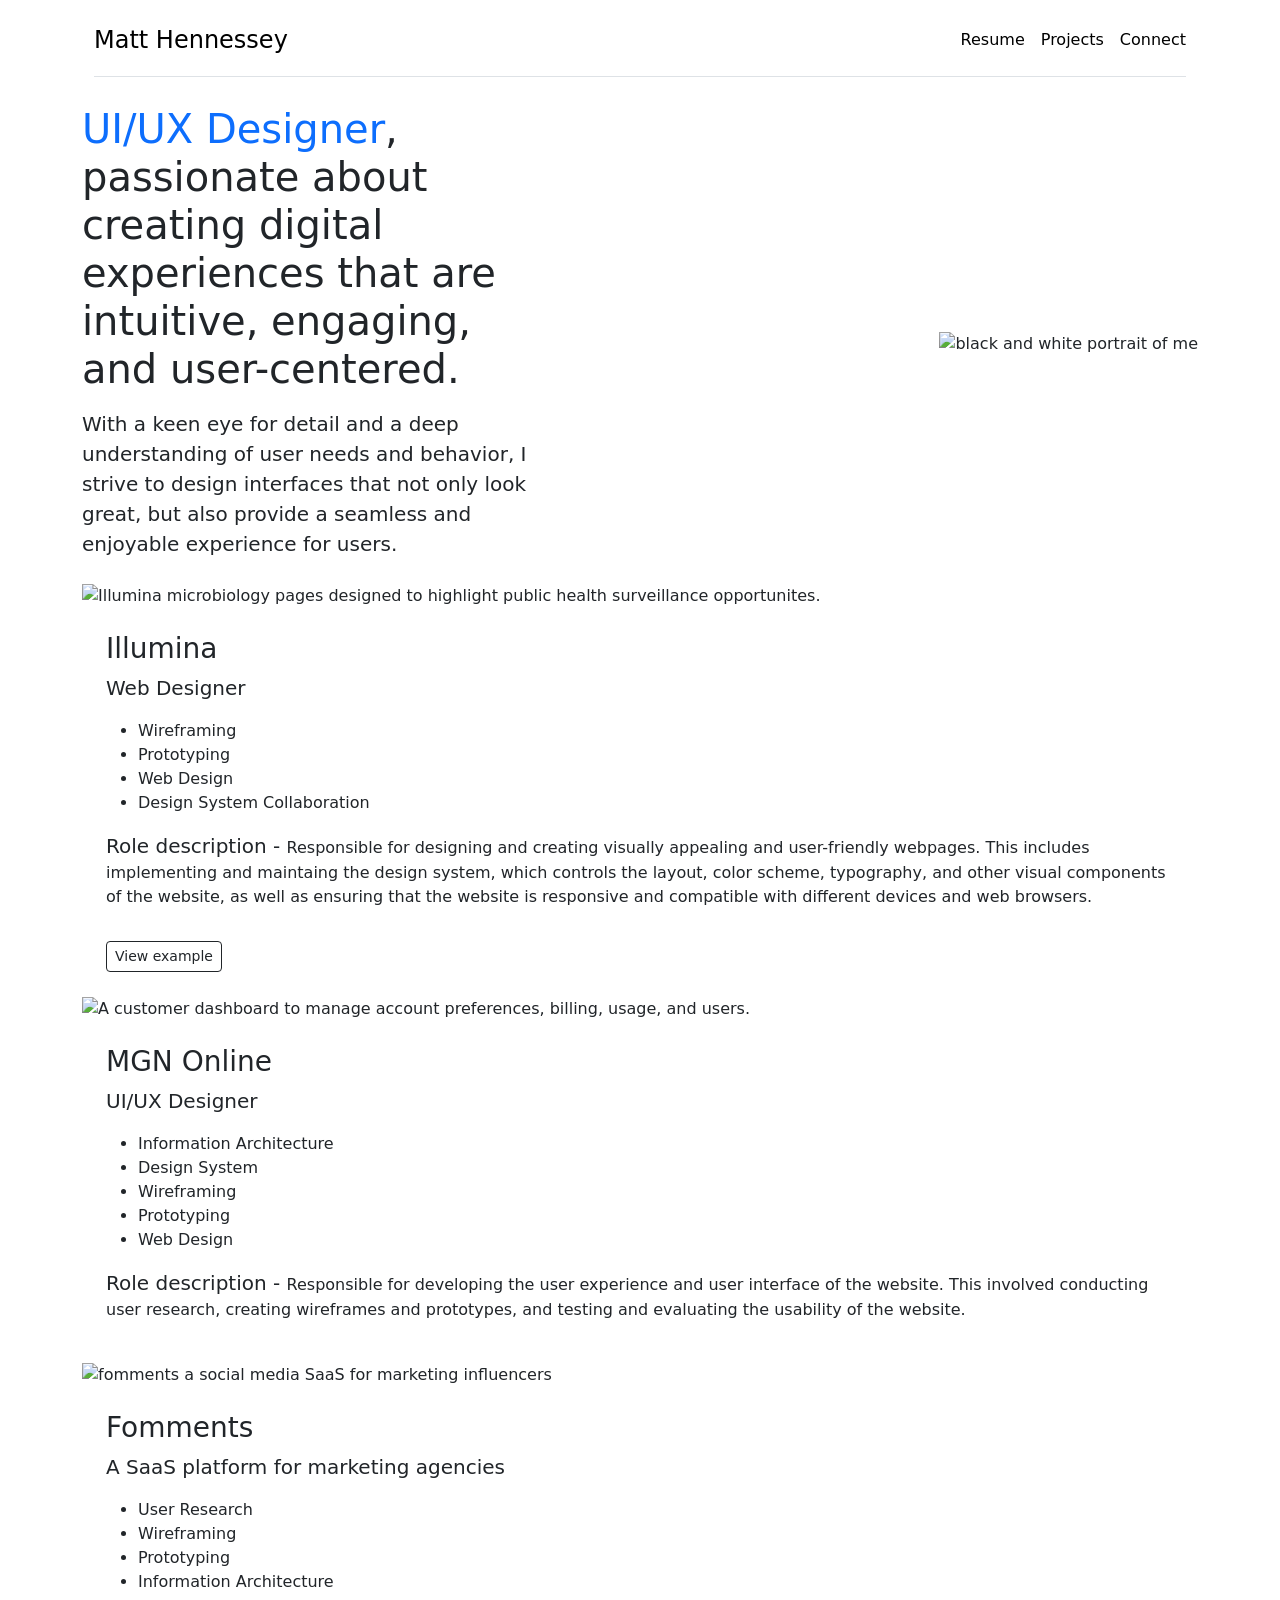
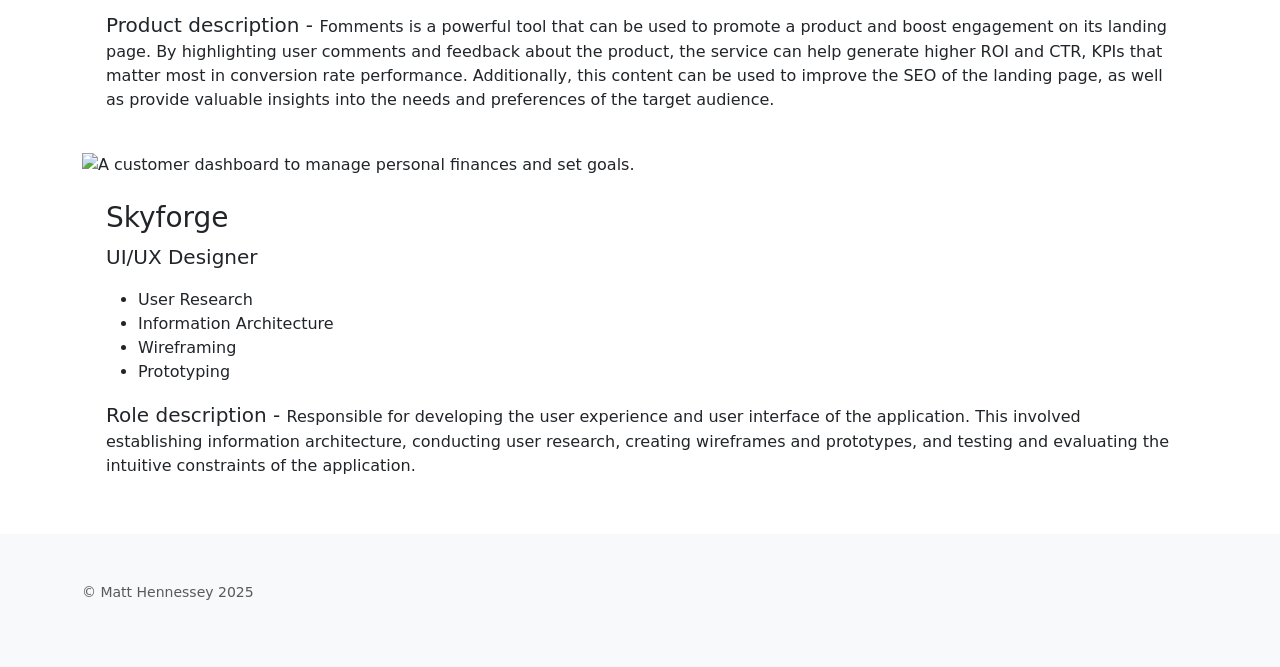
==== index.html @ 13fcda52 "Add files via upload" ====
<!DOCTYPE html>
<!--[if lt IE 7]>      <html class="no-js lt-ie9 lt-ie8 lt-ie7"> <![endif]-->
<!--[if IE 7]>         <html class="no-js lt-ie9 lt-ie8"> <![endif]-->
<!--[if IE 8]>         <html class="no-js lt-ie9"> <![endif]-->
<!--[if gt IE 8]>      <html class="no-js"> <![endif]-->
<html>
  <head>
    <meta charset="utf-8" />
    <meta http-equiv="X-UA-Compatible" content="IE=edge" />
    <title>works - MattHennessey</title>
    <meta name="description" content="portfolio of past and present work" />
    <meta name="viewport" content="width=device-width, initial-scale=1" />
    <link
      rel="stylesheet"
      href="https://cdn.jsdelivr.net/npm/bootstrap@5.3.0-alpha3/dist/css/bootstrap.min.css"
    />
    <link rel="stylesheet" href="css/styles.css" />
  </head>
  <body>
    <div class="container py-3">
      <header class="container site-header py-1">
        <div
          class="d-flex flex-column flex-md-row align-items-center pb-3 mb-4 border-bottom"
        >
          <a
            href="index.html"
            class="d-flex align-items-center link-body-emphasis text-decoration-none"
          >
            <span class="fs-4">Matt Hennessey</span>
          </a>
          <nav class="d-inline-flex mt-2 mt-md-0 ms-md-auto">
            <a
              class="me-3 py-2 link-body-emphasis text-decoration-none"
              href="experience.html"
              >Resume</a
            >
            <a
              class="me-3 py-2 link-body-emphasis text-decoration-none"
              href="index.html"
              >Projects</a
            >
            <!-- <a
              class="me-3 py-2 link-body-emphasis text-decoration-none"
              href="#"
              >Thoughts</a
            > -->
            <a
              class="py-2 link-body-emphasis text-decoration-none"
              href="connect.html"
              >Connect</a
            >
          </nav>
        </div>
      </header>

      <div class="container px-4 px-lg-0">
        <!-- Hero Section -->
        <div class="row align-items-center">
          <div class="col-xl-5 col-md-12 py-6 py-xl-0">
            <div
              class="mb-4 text-center text-xl-start px-md-8 px-lg-19 px-xl-0"
            >
              <!-- Caption -->
              <h1 class="display-6 mb-3 ls-sm">
                <span class="text-primary">UI/UX Designer</span>, passionate
                about creating digital experiences that are intuitive, engaging,
                and user-centered.
              </h1>
              <p class="mb-6 lead pe-lg-6">
                With a keen eye for detail and a deep understanding of user
                needs and behavior, I strive to design interfaces that not only
                look great, but also provide a seamless and enjoyable experience
                for users.
              </p>
            </div>
          </div>
          <div
            class="offset-xl-1 col-xl-6 col-md-12 d-flex justify-content-end"
          >
            <div class="">
              <div class="col-auto d-block">
                <img
                  class="img-fluid"
                  src="images/profile-me.jpg"
                  alt="black and white portrait of me"
                />
              </div>
            </div>
          </div>
        </div>
      </div>

      <section class="scroll-container">
        <div class="scroll-element js-scroll fade-in">
          <img
            class="img-fluid"
            src="images/illumina-mb-3.jpg"
            alt="Illumina microbiology pages designed to highlight public health surveillance opportunites."
          />
        </div>
        <div class="scroll-caption">
          <div class="p-4">
            <h3>Illumina</h3>
            <p class="lead">Web Designer</p>
            <ul>
              <li>Wireframing</li>
              <li>Prototyping</li>
              <li>Web Design</li>
              <li>Design System Collaboration</li>
            </ul>
            <p>
              <span class="lead">Role description - </span>Responsible for
              designing and creating visually appealing and user-friendly
              webpages. This includes implementing and maintaing the design
              system, which controls the layout, color scheme, typography, and
              other visual components of the website, as well as ensuring that
              the website is responsive and compatible with different devices
              and web browsers.
            </p>
            <a class="btn btn-outline-dark btn-sm mt-3" href="projects.html"
              >View example</a
            >
          </div>
        </div>
      </section>
      <section class="scroll-container">
        <div class="scroll-element js-scroll slide-right">
          <img
            class="img-fluid"
            src="images/mgn_dashboard.png"
            alt="A customer dashboard to manage account preferences, billing, usage, and users."
          />
        </div>
        <div class="scroll-caption">
          <div class="p-4">
            <h3>MGN Online</h3>
            <p class="lead">UI/UX Designer</p>
            <ul>
              <li>Information Architecture</li>
              <li>Design System</li>
              <li>Wireframing</li>
              <li>Prototyping</li>
              <li>Web Design</li>
            </ul>
            <p>
              <span class="lead">Role description - </span>Responsible for
              developing the user experience and user interface of the website.
              This involved conducting user research, creating wireframes and
              prototypes, and testing and evaluating the usability of the
              website.
            </p>
          </div>
        </div>
      </section>
      <section class="scroll-container">
        <div class="scroll-element js-scroll slide-left">
          <img
            class="img-fluid"
            src="images/fomments-hp.jpg"
            alt="fomments a social media SaaS for marketing influencers"
          />
        </div>
        <div class="scroll-caption">
          <div class="p-4">
            <h3>Fomments</h3>
            <p class="lead">A SaaS platform for marketing agencies</p>
            <ul>
              <li>User Research</li>
              <li>Wireframing</li>
              <li>Prototyping</li>
              <li>Information Architecture</li>
            </ul>
            <p>
              <span class="lead">Product description - </span>Fomments is a
              powerful tool that can be used to promote a product and boost
              engagement on its landing page. By highlighting user comments and
              feedback about the product, the service can help generate higher
              ROI and CTR, KPIs that matter most in conversion rate performance.
              Additionally, this content can be used to improve the SEO of the
              landing page, as well as provide valuable insights into the needs
              and preferences of the target audience.
            </p>
          </div>
        </div>
      </section>
      <section class="scroll-container">
        <div class="scroll-element js-scroll fade-in-bottom">
          <img
            class="img-fluid"
            src="images/ikano-banken.jpg"
            alt="A customer dashboard to manage personal finances and set goals."
          />
        </div>
        <div class="scroll-caption">
          <div class="p-4">
            <h3>Skyforge</h3>
            <p class="lead">UI/UX Designer</p>
            <ul>
              <li>User Research</li>
              <li>Information Architecture</li>
              <li>Wireframing</li>
              <li>Prototyping</li>
            </ul>
            <p>
              <span class="lead">Role description - </span>Responsible for
              developing the user experience and user interface of the
              application. This involved establishing information architecture,
              conducting user research, creating wireframes and prototypes, and
              testing and evaluating the intuitive constraints of the
              application.
            </p>
          </div>
        </div>
      </section>
    </div>
    <footer class="bg-body-tertiary py-5">
      <div class="container">
        <div class="row">
          <div class="col-12 col-md">
            <small class="d-block mb-3 text-body-secondary"
              >&copy; Matt Hennessey 2025</small
            >
          </div>
        </div>
      </div>
    </footer>

    <script src="js/script.js" async defer></script>
    <script
      src="https://cdn.jsdelivr.net/npm/bootstrap@5.3.0-alpha3/dist/js/bootstrap.bundle.min.js"
      async
      defer
    ></script>
  </body>
</html>
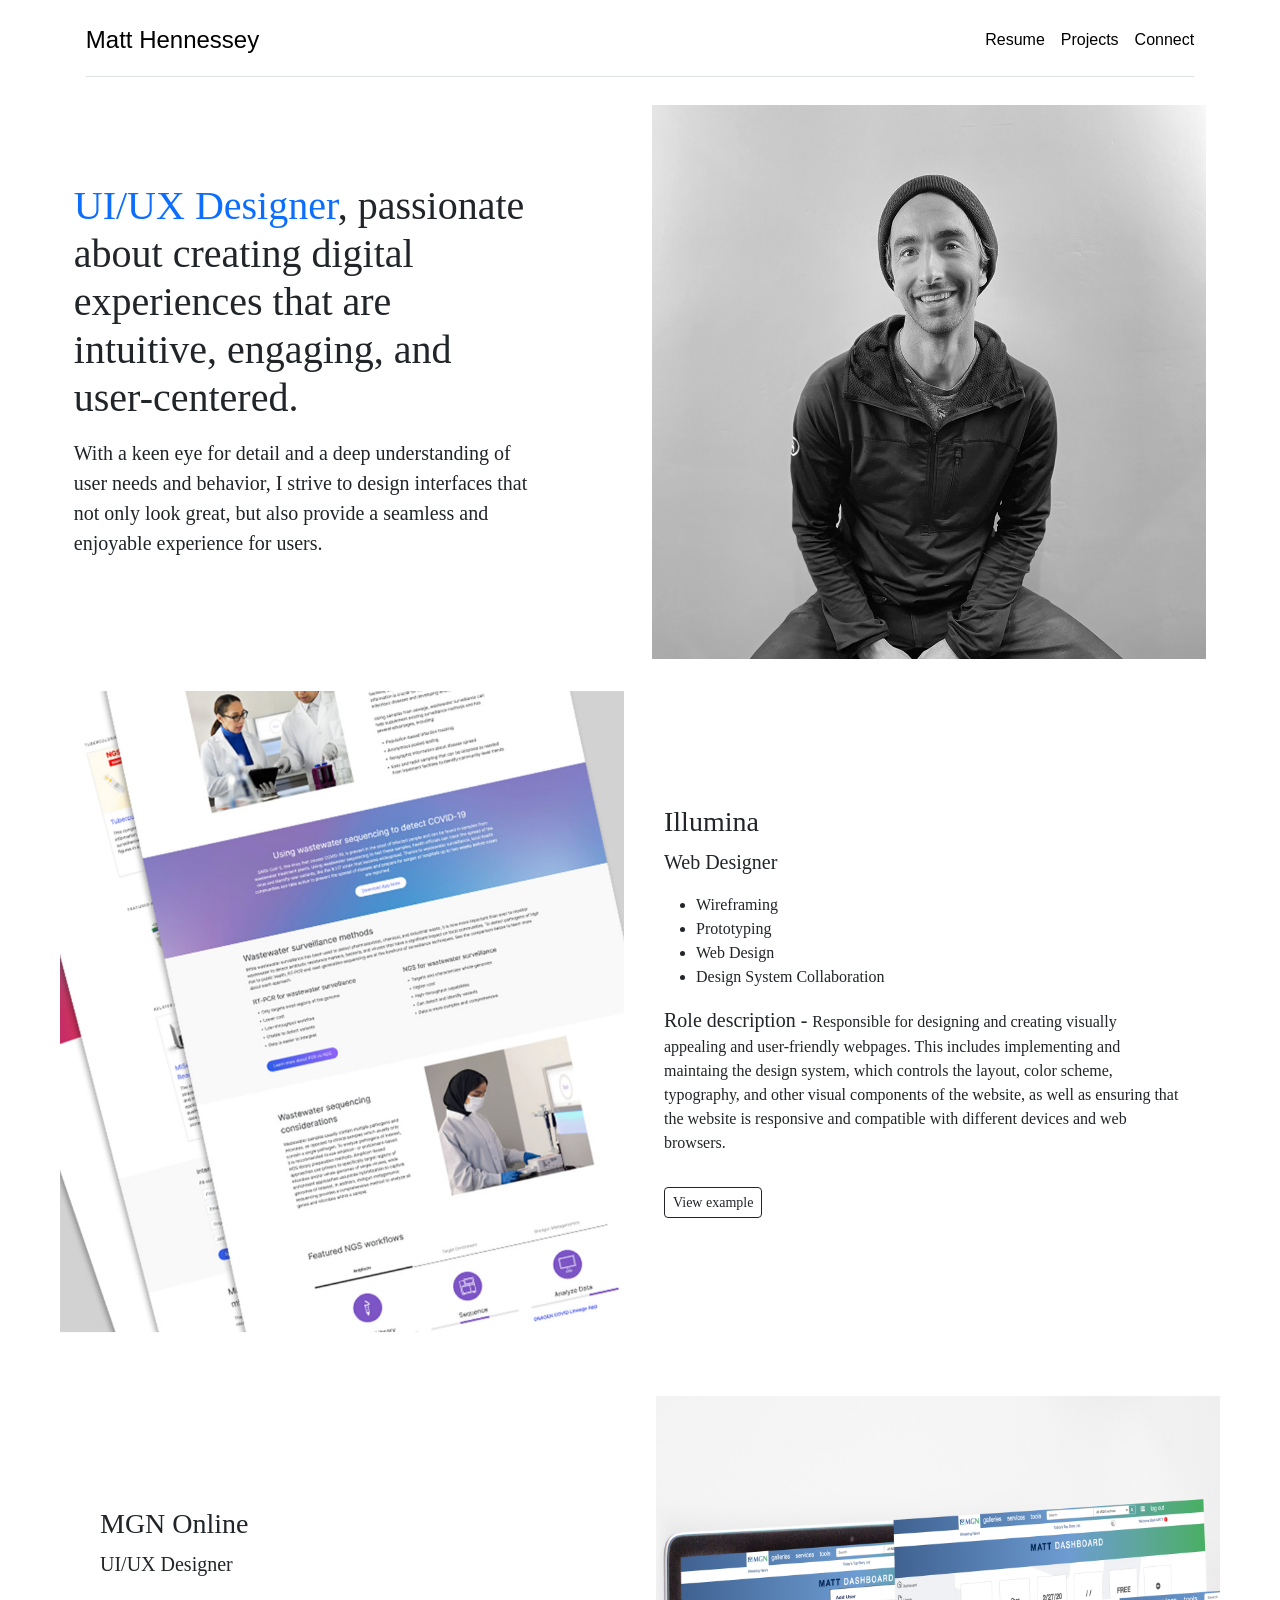
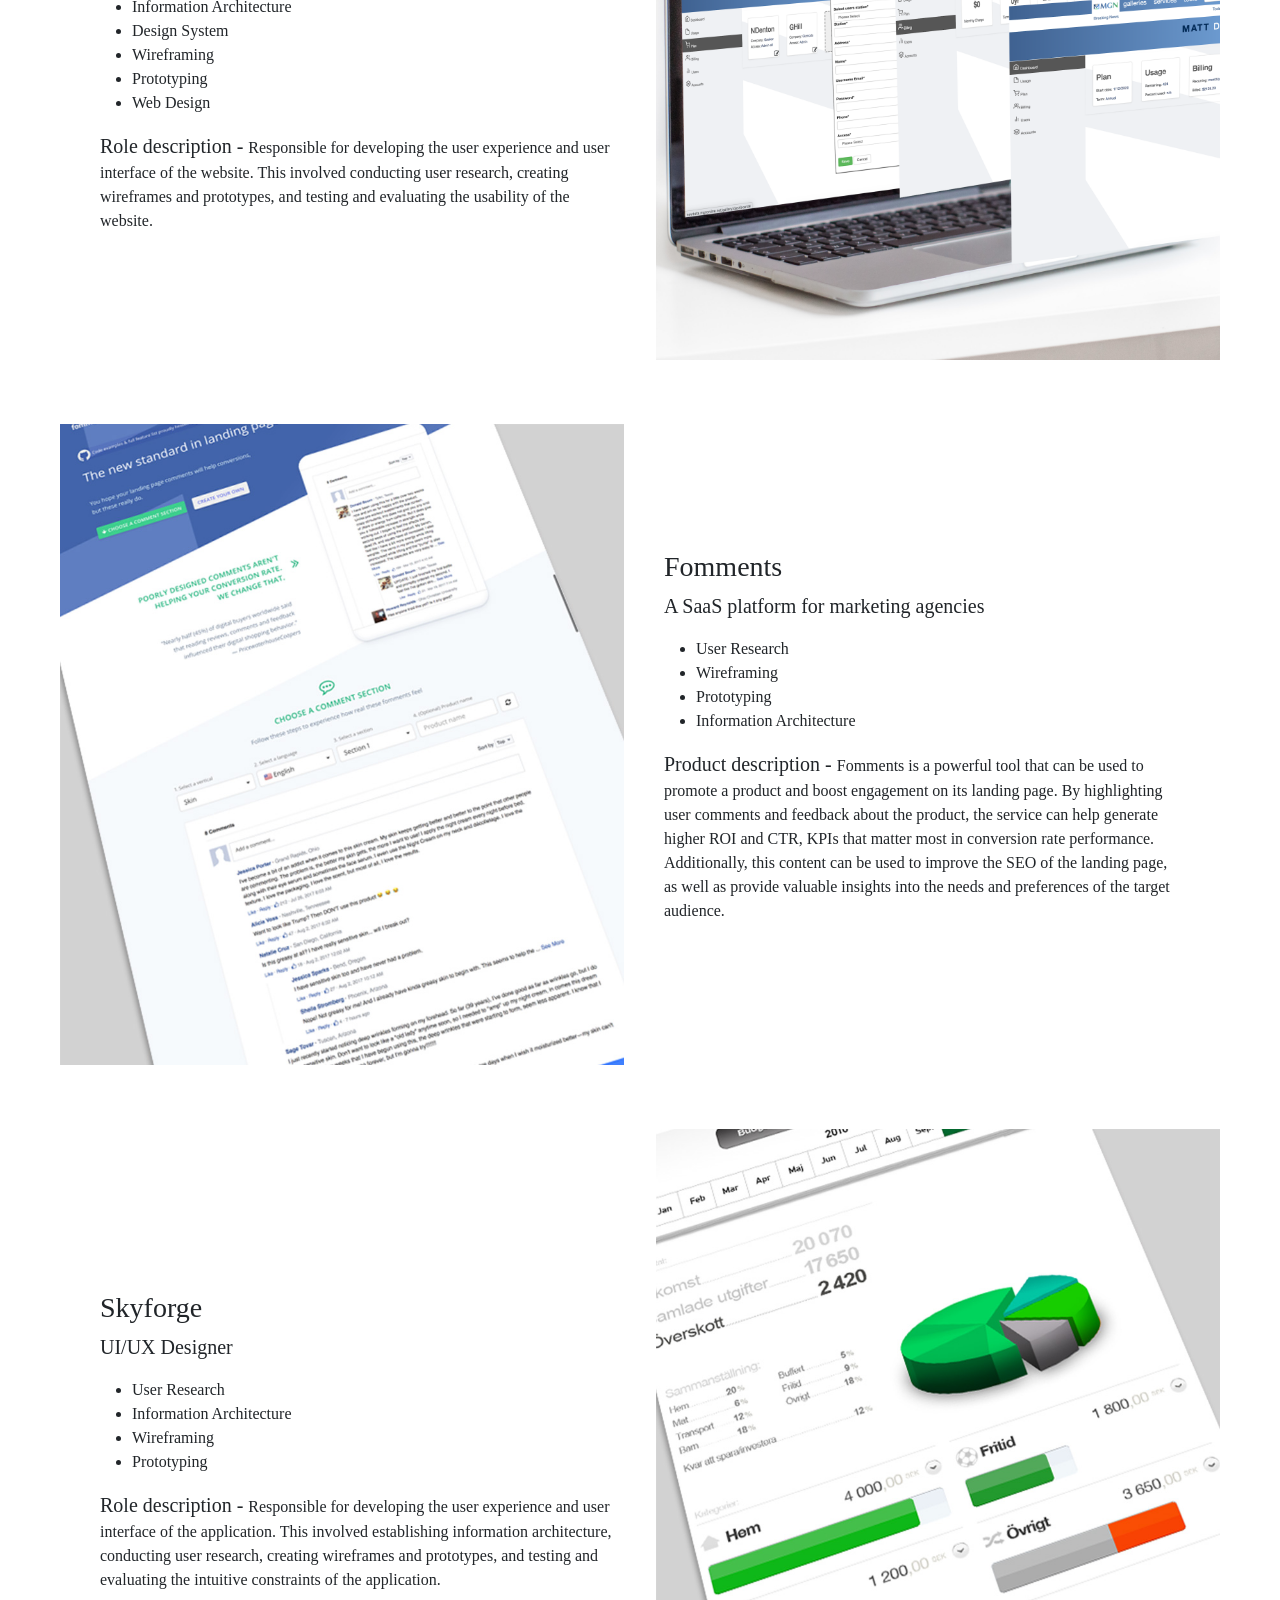
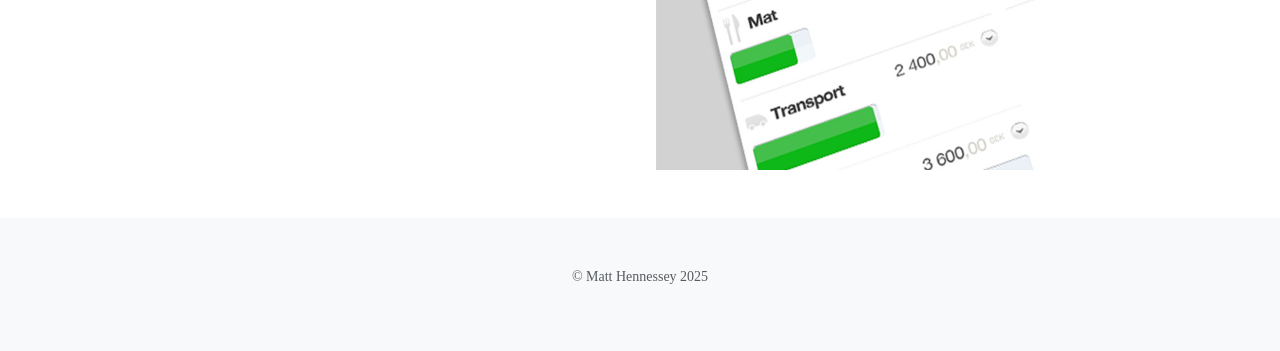
==== commit f5ff05e7: "feat: update paths to assets in HTML files Moved all CSS and JS file paths to use./assets/ directory" ====
--- a/index.html
+++ b/index.html
@@ -14,7 +14,7 @@
       rel="stylesheet"
       href="https://cdn.jsdelivr.net/npm/bootstrap@5.3.0-alpha3/dist/css/bootstrap.min.css"
     />
-    <link rel="stylesheet" href="css/styles.css" />
+    <link rel="stylesheet" href="./assets/css/styles.css" />
   </head>
   <body>
     <div class="container py-3">
@@ -81,7 +81,7 @@
               <div class="col-auto d-block">
                 <img
                   class="img-fluid"
-                  src="images/profile-me.jpg"
+                  src="./assets/images/profile-me.jpg"
                   alt="black and white portrait of me"
                 />
               </div>
@@ -94,7 +94,7 @@
         <div class="scroll-element js-scroll fade-in">
           <img
             class="img-fluid"
-            src="images/illumina-mb-3.jpg"
+            src="./assets/images/illumina-mb-3.jpg"
             alt="Illumina microbiology pages designed to highlight public health surveillance opportunites."
           />
         </div>
@@ -127,7 +127,7 @@
         <div class="scroll-element js-scroll slide-right">
           <img
             class="img-fluid"
-            src="images/mgn_dashboard.png"
+            src="./assets/images/mgn_dashboard.png"
             alt="A customer dashboard to manage account preferences, billing, usage, and users."
           />
         </div>
@@ -156,7 +156,7 @@
         <div class="scroll-element js-scroll slide-left">
           <img
             class="img-fluid"
-            src="images/fomments-hp.jpg"
+            src="./assets/images/fomments-hp.jpg"
             alt="fomments a social media SaaS for marketing influencers"
           />
         </div>
@@ -187,7 +187,7 @@
         <div class="scroll-element js-scroll fade-in-bottom">
           <img
             class="img-fluid"
-            src="images/ikano-banken.jpg"
+            src="./assets/images/ikano-banken.jpg"
             alt="A customer dashboard to manage personal finances and set goals."
           />
         </div>
@@ -225,7 +225,7 @@
       </div>
     </footer>
 
-    <script src="js/script.js" async defer></script>
+    <script src="./assets/js/script.js" async defer></script>
     <script
       src="https://cdn.jsdelivr.net/npm/bootstrap@5.3.0-alpha3/dist/js/bootstrap.bundle.min.js"
       async
--- a/assets/css/styles.css
+++ b/assets/css/styles.css
@@ -0,0 +1,177 @@
+@import url('https://fonts.googleapis.com/css2?family=Inter:wght@400;700&display=swap');
+@import url('https://fonts.googleapis.com/css2?family=Bebas+Neue&display=swap');
+
+/*General styling for structure*/
+body {
+  margin: 0;
+  font-family: 'Inter', cursive;
+}
+
+.container {
+  max-width: 1280px;
+  width: 95%;
+  margin: 0 auto;
+}
+
+header {
+  font-family: 'Bebas Neue', sans-serif;
+}
+
+header h2 {
+  font-weight: 400;
+}
+
+.scroll-container {
+  /* height: 100vh; */
+  min-height: 100%;
+  padding: 2rem 1rem;
+  display: flex;
+  align-items: center;
+  box-sizing: border-box;
+}
+
+.scroll-container:nth-of-type(even) {
+  flex-direction: row-reverse;
+}
+
+.scroll-element,
+.scroll-caption {
+  width: 50%;
+}
+
+.scroll-element {
+  min-height: 300px;
+  height: 100%;
+  background-color: #eaeaea;
+}
+
+.scroll-caption {
+  margin: 1rem;
+}
+
+.social-icon {
+  display: inline-flex;
+  align-items: center;
+  justify-content: center;
+  height: 3.5rem;
+  width: 3.5rem;
+  background-color: #495057;
+  color: #fff;
+  border-radius: 100%;
+  font-size: 1.5rem;
+  margin-right: 1.5rem;
+}
+
+footer {
+  text-align: center;
+}
+
+footer p {
+  font-size: 0.75rem;
+  margin: 0.25rem 0;
+  color: #221133;
+}
+
+footer a {
+  text-decoration: none;
+  color: inherit;
+}
+
+@media screen and (max-width: 650px) {
+  .scroll-container,
+  .scroll-container:nth-of-type(even) {
+    flex-direction: column;
+    align-content: inherit;
+    height: 130vh;
+  }
+
+  .scroll-element {
+    height: 100%;
+  }
+
+  .scroll-element,
+  .scroll-caption {
+    width: 100%;
+  }
+}
+/**Styling scrollable elements*/
+
+.js-scroll {
+  opacity: 0;
+  transition: opacity 500ms;
+}
+
+.js-scroll.scrolled {
+  opacity: 1;
+}
+
+.scrolled.fade-in {
+  animation: fade-in 1s ease-in-out both;
+}
+
+.scrolled.fade-in-bottom {
+  animation: fade-in-bottom 1s ease-in-out both;
+}
+
+.scrolled.slide-left {
+  animation: slide-in-left 1s ease-in-out both;
+}
+
+.scrolled.slide-right {
+  animation: slide-in-right 1s ease-in-out both;
+}
+
+/* ----------------------------------------------
+ * Generated by Animista on 2021-2-11 23:32:31
+ * Licensed under FreeBSD License.
+ * See http://animista.net/license for more info. 
+ * w: http://animista.net, t: @cssanimista
+ * ---------------------------------------------- */
+
+@keyframes slide-in-left {
+  0% {
+    -webkit-transform: translateX(-100px);
+    transform: translateX(-100px);
+    opacity: 0;
+  }
+  100% {
+    -webkit-transform: translateX(0);
+    transform: translateX(0);
+    opacity: 1;
+  }
+}
+
+@keyframes slide-in-right {
+  0% {
+    -webkit-transform: translateX(100px);
+    transform: translateX(100px);
+    opacity: 0;
+  }
+  100% {
+    -webkit-transform: translateX(0);
+    transform: translateX(0);
+    opacity: 1;
+  }
+}
+
+@keyframes fade-in-bottom {
+  0% {
+    -webkit-transform: translateY(50px);
+    transform: translateY(50px);
+    opacity: 0;
+  }
+  100% {
+    -webkit-transform: translateY(0);
+    transform: translateY(0);
+    opacity: 1;
+  }
+}
+
+@keyframes fade-in {
+  0% {
+    opacity: 0;
+  }
+  100% {
+    opacity: 1;
+  }
+}
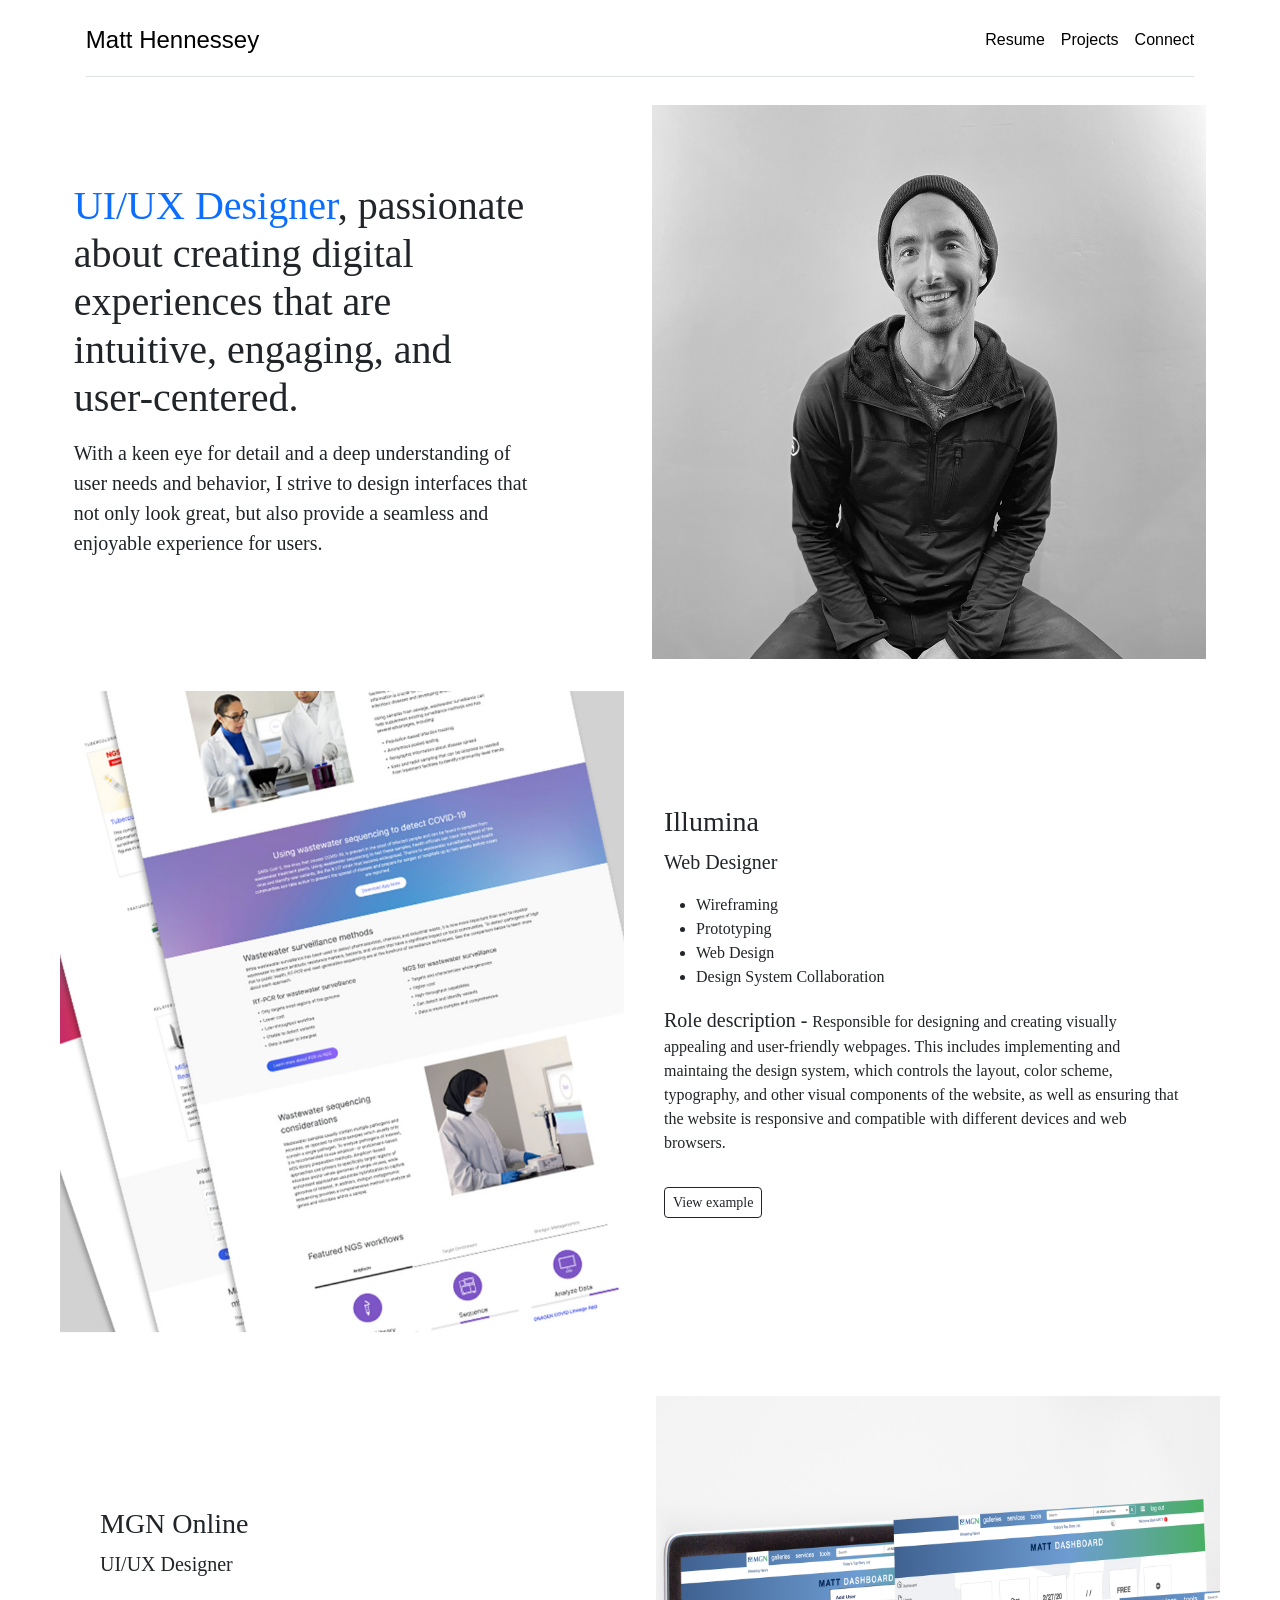
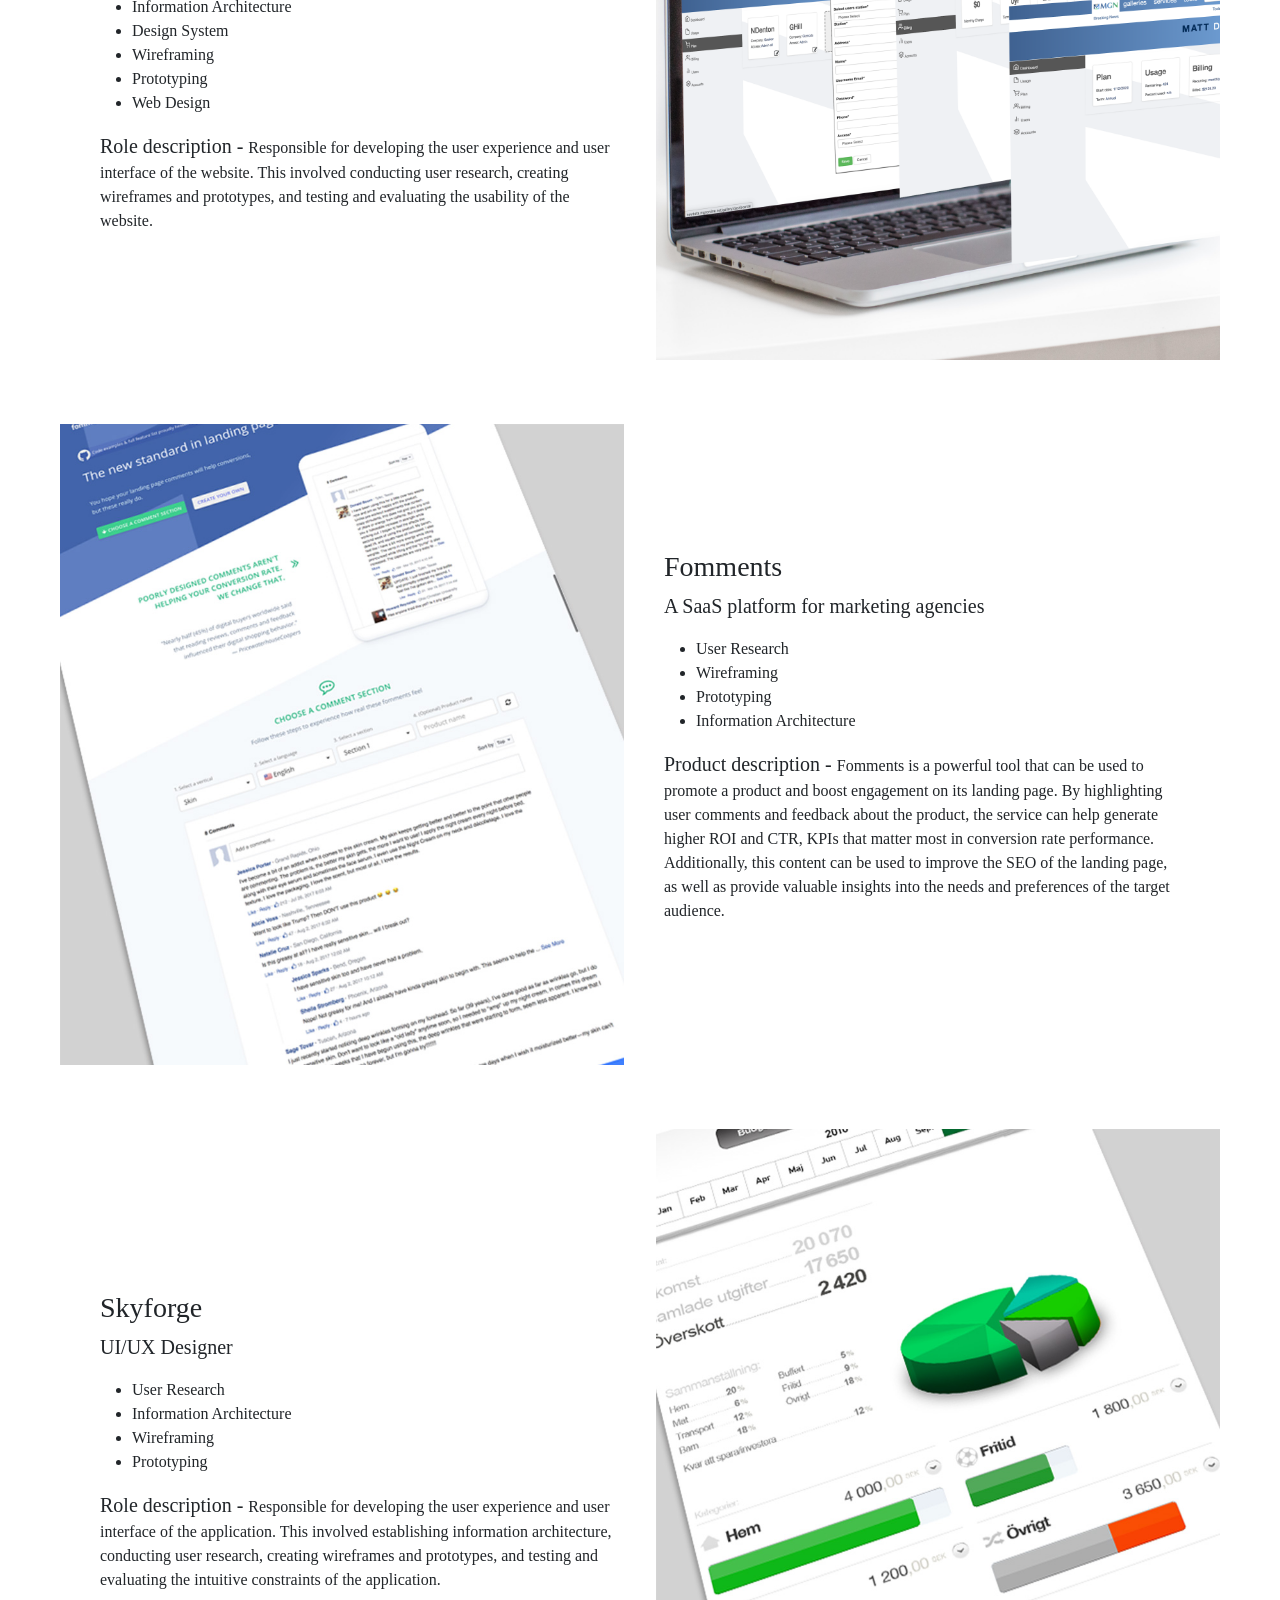
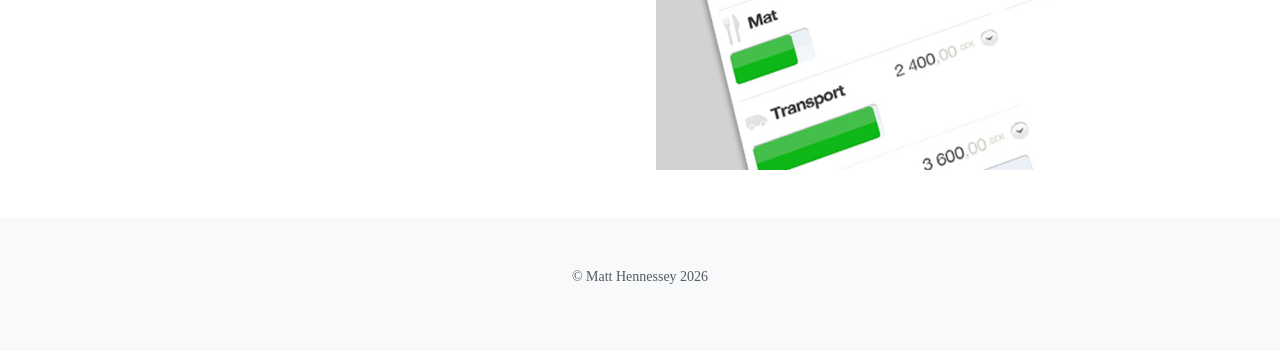
==== commit 09a59119: "Use JavaScript for footer copyright year" ====
--- a/index.html
+++ b/index.html
@@ -218,7 +218,7 @@
         <div class="row">
           <div class="col-12 col-md">
             <small class="d-block mb-3 text-body-secondary"
-              >&copy; Matt Hennessey 2025</small
+              >&copy; Matt Hennessey <span class="js-current-year"></span></small
             >
           </div>
         </div>
